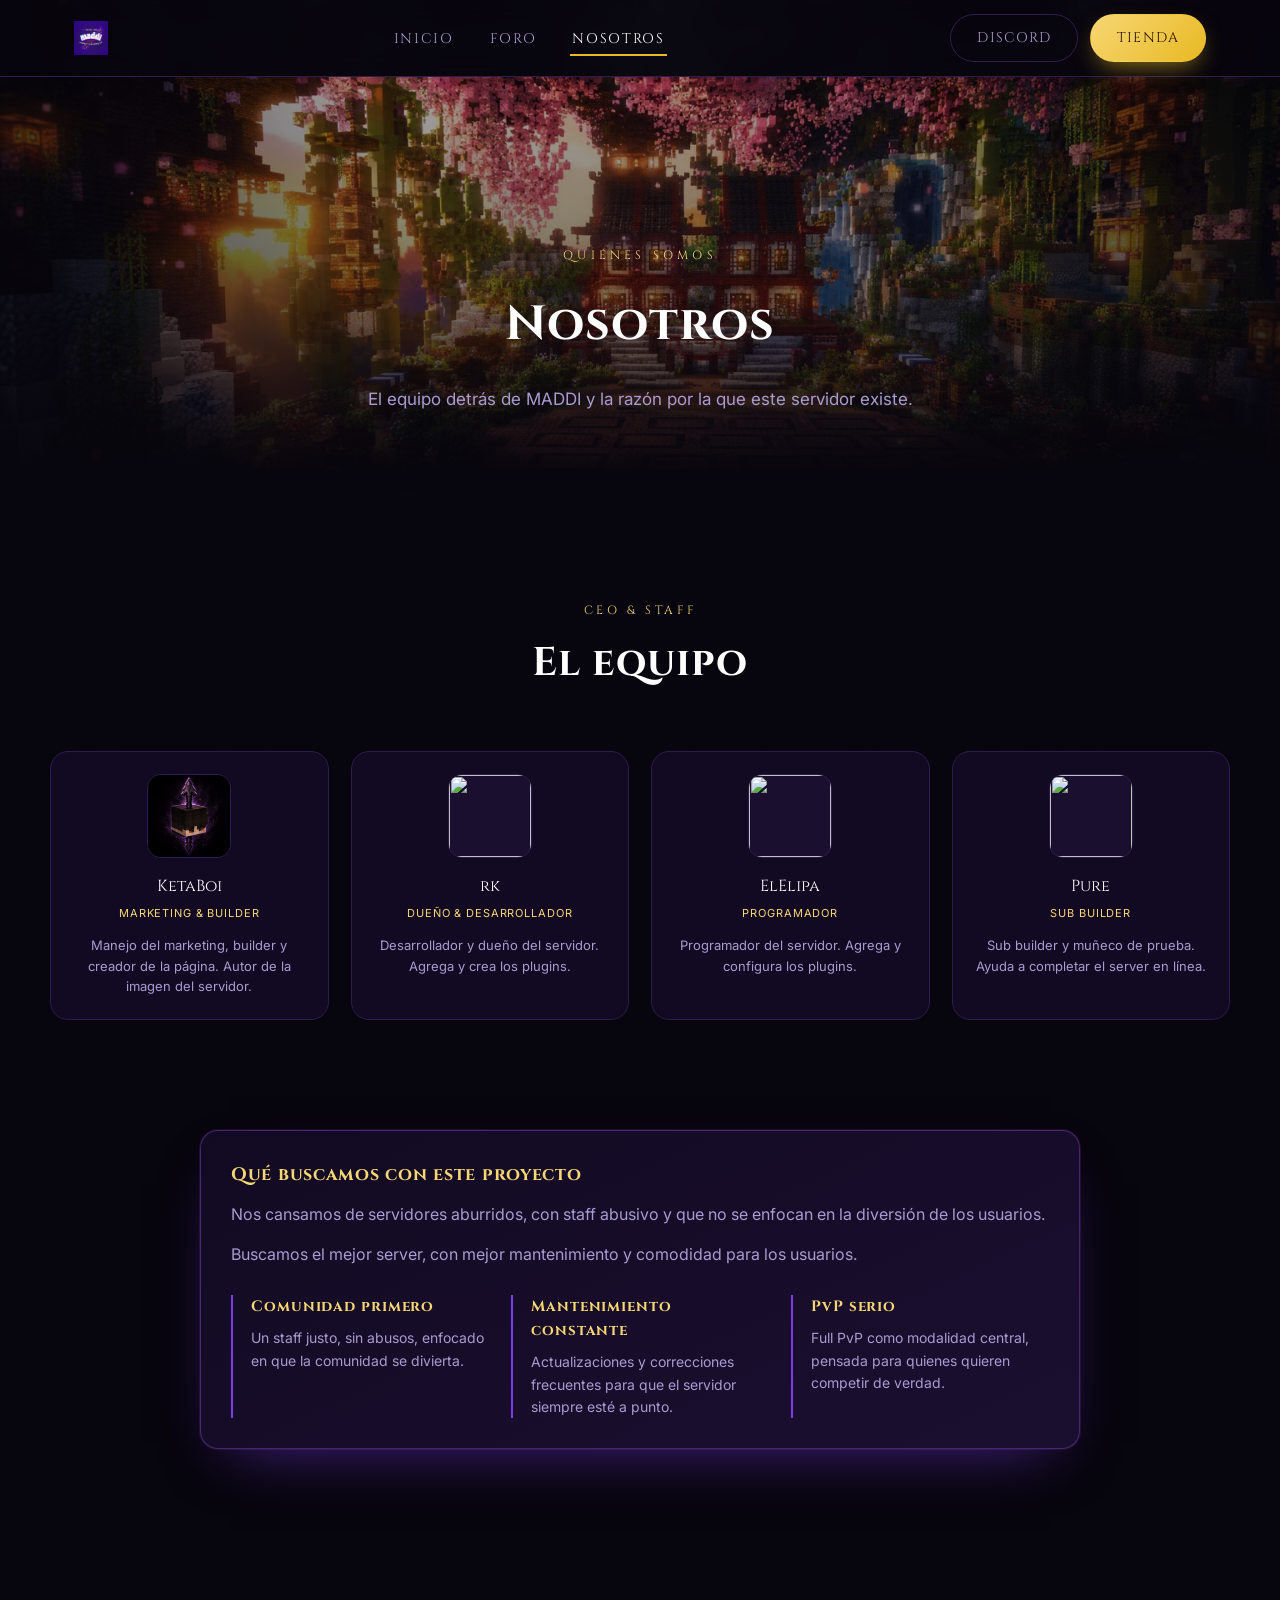
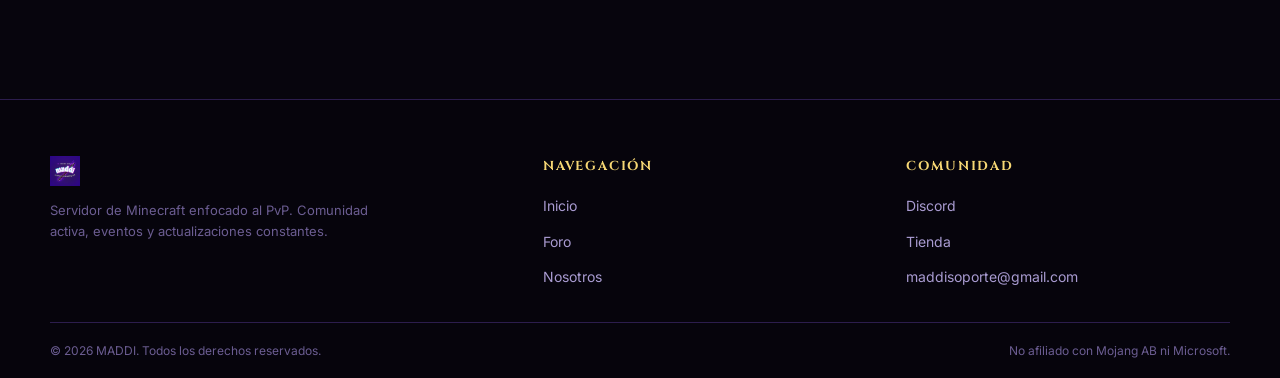
==== pages/nosotros.html @ 4d0144cc "primer lanzamiento de la pagina maddi, visualizar como quedaria" ====
<!DOCTYPE html>
<html lang="es">
<head>
<meta charset="UTF-8">
<meta name="viewport" content="width=device-width, initial-scale=1, shrink-to-fit=no">
<title>Nosotros — MADDI</title>
<meta name="description" content="Conocé al equipo detrás de MADDI y qué buscamos con este proyecto.">
<link rel="icon" type="image/webp" href="../img/logo.webp">
<link rel="preconnect" href="https://fonts.googleapis.com">
<link rel="preconnect" href="https://fonts.gstatic.com" crossorigin>
<link href="https://fonts.googleapis.com/css2?family=Cinzel:wght@500;600;700;900&family=Inter:wght@400;500;600&display=swap" rel="stylesheet">
<link rel="stylesheet" href="../style.css">
</head>
<body>

<div class="bg-scene" aria-hidden="true">
  <img class="bg-scene__image" src="../img/fondol.webp" alt="">
  <div class="bg-scene__lightning"></div>
  <div class="bg-scene__vignette"></div>
</div>

<header class="site-header">
  <nav class="nav">
    <a href="../index.html" class="nav__brand">
      <img src="../img/logo.webp" alt="MADDI">
    </a>
    <button class="nav__toggle" aria-label="Abrir menú" aria-expanded="false">☰</button>
    <ul class="nav__links">
      <li><a href="../index.html">Inicio</a></li>
      <li><a href="foro.html">Foro</a></li>
      <li><a href="nosotros.html" aria-current="page">Nosotros</a></li>
    </ul>
    <div class="nav__actions">
      <a class="btn btn--ghost" href="https://discord.gg/pamfXC4zZ" target="_blank" rel="noopener">Discord</a>
      <a class="btn btn--gold" href="#" target="_blank" rel="noopener">Tienda</a>
    </div>
  </nav>
</header>

<main>

  <section class="hero hero--compact">
    <img class="hero__bg" src="../img/banner.webp" alt="">
    <div class="hero__overlay"></div>
    <div class="hero__particles" aria-hidden="true"></div>
    <div class="hero__content">
      <span class="hero__eyebrow">Quiénes somos</span>
      <h1 style="font-size:clamp(30px,5vw,48px);">Nosotros</h1>
      <p class="hero__tagline">El equipo detrás de MADDI y la razón por la que este servidor existe.</p>
    </div>
  </section>

  <!-- ============ EQUIPO ============ -->
  <section class="section container">
    <div class="section__head">
      <span class="section__eyebrow">CEO &amp; Staff</span>
      <h2 class="section__title">El equipo</h2>
    </div>

    <div class="team-grid">
      <div class="team-card">
        <div class="team-card__avatar"><img src="../img/ketaboi.webp" alt=""></div>
        <div class="team-card__name">KetaBoi</div>
        <div class="team-card__role">Marketing &amp; Builder</div>
        <p class="team-card__desc">Manejo del marketing, builder y creador de la página. Autor de la imagen del servidor.</p>
      </div>

      <div class="team-card">
        <div class="team-card__avatar"><img src="https://api.mineatar.io/head/rk" alt=""></div>
        <div class="team-card__name">rk</div>
        <div class="team-card__role">Dueño &amp; Desarrollador</div>
        <p class="team-card__desc">Desarrollador y dueño del servidor. Agrega y crea los plugins.</p>
      </div>

      <div class="team-card">
        <div class="team-card__avatar"><img src="https://api.mineatar.io/head/ElElipa" alt=""></div>
        <div class="team-card__name">ElElipa</div>
        <div class="team-card__role">Programador</div>
        <p class="team-card__desc">Programador del servidor. Agrega y configura los plugins.</p>
      </div>

      <div class="team-card">
        <div class="team-card__avatar"><img src="https://api.mineatar.io/head/Pure" alt=""></div>
        <div class="team-card__name">Pure</div>
        <div class="team-card__role">Sub Builder</div>
        <p class="team-card__desc">Sub builder y muñeco de prueba. Ayuda a completar el server en línea.</p>
      </div>
    </div>
  </section>

  <!-- ============ QUÉ BUSCAMOS ============ -->
  <section class="section section--end container">
    <div class="panel panel--glow" style="max-width:880px; margin:0 auto;">
      <h3>Qué buscamos con este proyecto</h3>
      <p>Nos cansamos de servidores aburridos, con staff abusivo y que no se enfocan en la diversión de los usuarios.</p>
      <p>Buscamos el mejor server, con mejor mantenimiento y comodidad para los usuarios.</p>

      <div class="pillars" style="margin-top:28px;">
        <div class="pillar">
          <h4>Comunidad primero</h4>
          <p>Un staff justo, sin abusos, enfocado en que la comunidad se divierta.</p>
        </div>
        <div class="pillar">
          <h4>Mantenimiento constante</h4>
          <p>Actualizaciones y correcciones frecuentes para que el servidor siempre esté a punto.</p>
        </div>
        <div class="pillar">
          <h4>PvP serio</h4>
          <p>Full PvP como modalidad central, pensada para quienes quieren competir de verdad.</p>
        </div>
      </div>
    </div>
  </section>

</main>

<footer class="site-footer">
  <div class="container footer-grid">
    <div>
      <div class="footer-brand">
        <img src="../img/logo.webp" alt="MADDI">
      </div>
      <p class="footer-note">Servidor de Minecraft enfocado al PvP. Comunidad activa, eventos y actualizaciones constantes.</p>
    </div>
    <div>
      <h4>Navegación</h4>
      <ul>
        <li><a href="../index.html">Inicio</a></li>
        <li><a href="foro.html">Foro</a></li>
        <li><a href="nosotros.html">Nosotros</a></li>
      </ul>
    </div>
    <div>
      <h4>Comunidad</h4>
      <ul>
        <li><a href="https://discord.gg/pamfXC4zZ" target="_blank" rel="noopener">Discord</a></li>
        <li><a href="#" target="_blank" rel="noopener">Tienda</a></li>
        <li><a href="mailto:maddisoporte@gmail.com">maddisoporte@gmail.com</a></li>
      </ul>
    </div>
  </div>
  <div class="container footer-bottom">
    <span>© 2026 MADDI. Todos los derechos reservados.</span>
    <span>No afiliado con Mojang AB ni Microsoft.</span>
  </div>
</footer>

<script src="../main.js"></script>
</body>
</html>
---- style.css ----
/* ==========================================================================
   MADDI — Servidor PvP de Minecraft
   Sistema de diseño: oscuro / violeta imperial, tipografía elegante y ruda
   ========================================================================== */

:root {
  /* Color */
  --void:        #07050d;   /* fondo base, casi negro */
  --deep:        #120a22;   /* paneles / secciones */
  --deep-2:      #1b0f30;   /* paneles elevados */
  --line:        #2c1d4d;   /* bordes sutiles */
  --violet:      #7c3aed;   /* violeta primario */
  --violet-2:    #a855f7;   /* violeta brillante / glow */
  --violet-soft: rgba(124, 58, 237, 0.18);
  --gold:        #e8b923;   /* acento tienda / CTA cálido */
  --gold-2:      #f7d774;
  --crimson:     #c0293b;   /* acento zona PvP */
  --text:        #efe9fb;
  --text-muted:  #a99bd1;
  --text-faint:  #6c5d92;

  /* Type */
  --font-display: "Cinzel", "Georgia", serif;
  --font-body: "Inter", -apple-system, "Segoe UI", sans-serif;

  /* Layout */
  --max-w: 1180px;
  --radius: 10px;
  --radius-lg: 18px;
}

*, *::before, *::after { box-sizing: border-box; }

html { scroll-behavior: smooth; }

body {
  margin: 0;
  background: var(--void);
  color: var(--text);
  font-family: var(--font-body);
  font-size: 16px;
  line-height: 1.6;
  -webkit-font-smoothing: antialiased;
  overflow-x: hidden;
}

img { max-width: 100%; display: block; }

a { color: inherit; text-decoration: none; }

.container {
  max-width: var(--max-w);
  margin: 0 auto;
  padding: 0 24px;
}

h1, h2, h3, h4 {
  font-family: var(--font-display);
  margin: 0;
  color: #fff;
  letter-spacing: 0.02em;
}

p { margin: 0; }

::selection { background: var(--violet); color: #fff; }

/* Foco visible accesible */
a:focus-visible,
button:focus-visible,
input:focus-visible,
select:focus-visible,
textarea:focus-visible {
  outline: 2px solid var(--gold);
  outline-offset: 3px;
}

/* ==========================================================================
   FONDO GENERAL — imagen de batalla fija con parpadeo de rayos
   No debe robar foco del contenido: overlays oscuros + blur leve
   ========================================================================== */

.bg-scene {
  position: fixed;
  inset: 0;
  z-index: -3;
  background: var(--void);
}

.bg-scene__image {
  position: absolute;
  inset: 0;
  width: 100%;
  height: 100%;
  object-fit: cover;
  object-position: center 25%;
  opacity: 0.24;
  filter: saturate(0.85) contrast(1.05);
}

.bg-scene__lightning {
  position: absolute;
  inset: 0;
  background: radial-gradient(ellipse 60% 40% at 50% 10%, rgba(168, 85, 247, 0.35), transparent 70%);
  mix-blend-mode: screen;
  animation: lightning-flicker 9s infinite;
  opacity: 0;
}

@keyframes lightning-flicker {
  0%, 91%, 100% { opacity: 0; }
  92% { opacity: 0.9; }
  92.4% { opacity: 0.1; }
  92.8% { opacity: 0.7; }
  93.2% { opacity: 0; }
  96% { opacity: 0; }
  96.3% { opacity: 0.55; }
  96.6% { opacity: 0; }
}

.bg-scene__vignette {
  position: absolute;
  inset: 0;
  background:
    linear-gradient(180deg, rgba(7,5,13,0.55) 0%, rgba(7,5,13,0.88) 55%, var(--void) 100%),
    radial-gradient(ellipse 90% 60% at 50% 0%, transparent 40%, rgba(7,5,13,0.9) 100%);
}

@media (prefers-reduced-motion: reduce) {
  .bg-scene__lightning { animation: none; opacity: 0; }
}

/* ==========================================================================
   HEADER / NAV
   ========================================================================== */

.site-header {
  position: sticky;
  top: 0;
  z-index: 100;
  background: rgba(7, 5, 13, 0.72);
  backdrop-filter: blur(14px);
  border-bottom: 1px solid var(--line);
}

.nav {
  display: flex;
  align-items: center;
  justify-content: space-between;
  padding: 14px 24px;
  max-width: var(--max-w);
  margin: 0 auto;
  gap: 20px;
}

.nav__brand {
  display: flex;
  align-items: center;
  gap: 10px;
}

.nav__brand img {
  height: 34px;
  width: auto;
}

.nav__links {
  display: flex;
  gap: 32px;
  list-style: none;
  margin: 0;
  padding: 0;
}

.nav__links a {
  font-family: var(--font-display);
  font-size: 14px;
  letter-spacing: 0.12em;
  text-transform: uppercase;
  color: var(--text-muted);
  padding: 6px 2px;
  position: relative;
  transition: color 0.2s ease;
}

.nav__links a::after {
  content: "";
  position: absolute;
  left: 0; right: 100%;
  bottom: -2px;
  height: 2px;
  background: var(--gold);
  transition: right 0.25s ease;
}

.nav__links a:hover,
.nav__links a[aria-current="page"] {
  color: #fff;
}

.nav__links a:hover::after,
.nav__links a[aria-current="page"]::after {
  right: 0;
}

.nav__actions {
  display: flex;
  gap: 12px;
  align-items: center;
}

.nav__toggle {
  display: none;
  background: none;
  border: 1px solid var(--line);
  border-radius: 8px;
  color: #fff;
  padding: 8px 10px;
  font-size: 18px;
}

/* ==========================================================================
   BOTONES
   ========================================================================== */

.btn {
  display: inline-flex;
  align-items: center;
  justify-content: center;
  gap: 8px;
  font-family: var(--font-display);
  font-size: 14px;
  letter-spacing: 0.08em;
  text-transform: uppercase;
  padding: 12px 26px;
  border-radius: 999px;
  border: 1px solid transparent;
  cursor: pointer;
  transition: transform 0.18s ease, box-shadow 0.18s ease, filter 0.18s ease;
  white-space: nowrap;
}

.btn:hover { transform: translateY(-2px); }

.btn--violet {
  background: linear-gradient(135deg, var(--violet), #5b21b6);
  color: #fff;
  box-shadow: 0 0 0 1px rgba(168,85,247,0.35), 0 10px 24px -8px rgba(124,58,237,0.7);
}
.btn--violet:hover { box-shadow: 0 0 0 1px rgba(168,85,247,0.6), 0 14px 30px -6px rgba(168,85,247,0.85); }

.btn--gold {
  background: linear-gradient(135deg, var(--gold-2), var(--gold));
  color: #241205;
  box-shadow: 0 10px 24px -8px rgba(232,185,35,0.65);
}
.btn--gold:hover { filter: brightness(1.08); box-shadow: 0 14px 30px -6px rgba(232,185,35,0.85); }

.btn--ghost {
  background: transparent;
  border-color: var(--line);
  color: var(--text-muted);
}
.btn--ghost:hover { color: #fff; border-color: var(--violet-2); }

.btn--icon img { height: 20px; width: 20px; }

/* ==========================================================================
   HERO (Inicio)
   ========================================================================== */

.hero {
  position: relative;
  min-height: 78vh;
  display: flex;
  flex-direction: column;
  align-items: center;
  justify-content: center;
  text-align: center;
  overflow: hidden;
  padding: 140px 24px 90px;
}

.hero__bg {
  position: absolute;
  inset: 0;
  z-index: -2;
  width: 100%;
  height: 100%;
  object-fit: cover;
  object-position: center 38%;
}

.hero__overlay {
  position: absolute;
  inset: 0;
  z-index: -1;
  background:
    linear-gradient(180deg, rgba(7,5,13,0.35) 0%, rgba(7,5,13,0.55) 55%, var(--void) 96%),
    linear-gradient(90deg, rgba(7,5,13,0.55), transparent 30%, transparent 70%, rgba(7,5,13,0.55));
}

.hero__particles {
  position: absolute;
  inset: 0;
  z-index: 1;
  pointer-events: none;
  overflow: hidden;
}

.petal {
  position: absolute;
  top: -40px;
  width: 10px;
  height: 10px;
  border-radius: 60% 0 60% 0;
  background: linear-gradient(135deg, #f0abfc, var(--violet-2));
  opacity: 0.75;
  animation: petal-fall linear infinite;
}

@keyframes petal-fall {
  0%   { transform: translateY(0) translateX(0) rotate(0deg); opacity: 0; }
  8%   { opacity: 0.8; }
  100% { transform: translateY(110vh) translateX(var(--drift, 40px)) rotate(340deg); opacity: 0; }
}

@media (prefers-reduced-motion: reduce) {
  .petal { animation: none; display: none; }
}

.hero__content {
  position: relative;
  z-index: 2;
  display: flex;
  flex-direction: column;
  align-items: center;
  gap: 22px;
}

.hero__eyebrow {
  font-family: var(--font-display);
  letter-spacing: 0.35em;
  text-transform: uppercase;
  font-size: 12px;
  color: var(--gold-2);
}

.hero__logo {
  width: min(420px, 70vw);
  filter: drop-shadow(0 0 40px rgba(124,58,237,0.55));
}

.hero__tagline {
  max-width: 560px;
  color: var(--text-muted);
  font-size: 17px;
}

.hero__actions {
  display: flex;
  gap: 16px;
  flex-wrap: wrap;
  justify-content: center;
  margin-top: 6px;
}

.hero--compact {
  min-height: 46vh;
  padding-top: 150px;
  padding-bottom: 60px;
}

.hero__status {
  display: flex;
  gap: 10px;
  align-items: center;
  font-family: var(--font-display);
  font-size: 13px;
  letter-spacing: 0.08em;
  text-transform: uppercase;
  color: var(--text-muted);
}

.status-dot {
  width: 9px; height: 9px;
  border-radius: 50%;
  background: #3fce6a;
  box-shadow: 0 0 10px #3fce6a;
}
.status-dot--off { background: #6c5d92; box-shadow: none; }

/* ==========================================================================
   IP BOX
   ========================================================================== */

.ip-panel {
  position: relative;
  z-index: 3;
  margin: -46px auto 0;
  max-width: 760px;
  display: grid;
  grid-template-columns: 1fr auto;
  gap: 1px;
  background: var(--line);
  border-radius: var(--radius-lg);
  overflow: hidden;
  border: 1px solid var(--line);
  box-shadow: 0 30px 60px -20px rgba(0,0,0,0.7);
}

.ip-panel__main {
  background: var(--deep);
  padding: 22px 28px;
  display: flex;
  align-items: center;
  gap: 18px;
  flex-wrap: wrap;
}

.ip-panel__label {
  font-family: var(--font-display);
  font-size: 12px;
  letter-spacing: 0.14em;
  text-transform: uppercase;
  color: var(--text-faint);
}

.ip-panel__value {
  font-family: var(--font-display);
  font-size: 22px;
  color: #fff;
  letter-spacing: 0.03em;
}

.ip-panel__copy {
  margin-left: auto;
  background: var(--violet-soft);
  border: 1px solid var(--violet);
  color: #fff;
  border-radius: 8px;
  padding: 10px 18px;
  font-family: var(--font-display);
  font-size: 13px;
  letter-spacing: 0.08em;
  text-transform: uppercase;
  cursor: pointer;
  transition: background 0.2s ease;
}
.ip-panel__copy:hover { background: rgba(124,58,237,0.35); }
.ip-panel__copy[data-copied="true"] { background: #21593a; border-color: #3fce6a; }

.ip-panel__stats {
  background: var(--deep-2);
  display: flex;
  align-items: stretch;
}

.ip-stat {
  padding: 16px 26px;
  display: flex;
  flex-direction: column;
  justify-content: center;
  gap: 2px;
  border-left: 1px solid var(--line);
  min-width: 130px;
}

.ip-stat__value {
  font-family: var(--font-display);
  font-size: 20px;
  color: var(--gold-2);
}

.ip-stat__label {
  font-size: 11px;
  letter-spacing: 0.1em;
  text-transform: uppercase;
  color: var(--text-faint);
}

@media (max-width: 640px) {
  .ip-panel { grid-template-columns: 1fr; }
  .ip-panel__stats { flex-direction: row; }
}

/* ==========================================================================
   SECCIONES GENERALES
   ========================================================================== */

.section {
  padding: 110px 0 0;
  position: relative;
}

.section__eyebrow {
  font-family: var(--font-display);
  font-size: 12px;
  letter-spacing: 0.3em;
  text-transform: uppercase;
  color: var(--gold-2);
  margin-bottom: 10px;
  display: block;
}

.section__title {
  font-size: clamp(28px, 4vw, 40px);
}

.section__lede {
  color: var(--text-muted);
  max-width: 640px;
  margin-top: 14px;
  font-size: 16px;
}

.section__head {
  text-align: center;
  margin: 0 auto 56px;
  max-width: 700px;
}

/* Divisor con forma de rayo, elemento distintivo de la marca */
.divider {
  width: 100%;
  height: 46px;
  margin: 0 auto;
  display: block;
  color: var(--violet);
  opacity: 0.55;
}

/* ==========================================================================
   NOSOTROS (about) — panel presentación
   ========================================================================== */

.about-grid {
  display: grid;
  grid-template-columns: 1.1fr 0.9fr;
  gap: 28px;
  align-items: stretch;
}

.panel {
  background: linear-gradient(155deg, var(--deep), var(--deep-2));
  border: 1px solid var(--line);
  border-radius: var(--radius-lg);
  padding: 30px;
}

.panel--glow {
  border-color: rgba(168,85,247,0.35);
  box-shadow: 0 0 0 1px rgba(168,85,247,0.12), 0 25px 60px -30px rgba(124,58,237,0.6);
}

.panel h3 {
  font-size: 18px;
  color: var(--gold-2);
  letter-spacing: 0.04em;
  margin-bottom: 12px;
}

.panel p + p { margin-top: 14px; }

.panel p { color: var(--text-muted); }

.featured-shot {
  border-radius: var(--radius-lg);
  overflow: hidden;
  border: 1px solid var(--line);
  position: relative;
}

.featured-shot img { width: 100%; height: 100%; object-fit: cover; }

.featured-shot__tag {
  position: absolute;
  top: 16px; right: 16px;
  background: rgba(7,5,13,0.7);
  border: 1px solid var(--gold-2);
  color: var(--gold-2);
  font-family: var(--font-display);
  font-size: 11px;
  letter-spacing: 0.1em;
  text-transform: uppercase;
  padding: 6px 12px;
  border-radius: 999px;
  backdrop-filter: blur(6px);
}

/* ==========================================================================
   ZONAS (banner de zonas del servidor)
   ========================================================================== */

.zones {
  position: relative;
  border-radius: var(--radius-lg);
  overflow: hidden;
  border: 1px solid var(--line);
}

.zones img {
  width: 100%;
  display: block;
}

.zones__caption {
  text-align: center;
  color: var(--text-faint);
  font-size: 13px;
  margin-top: 12px;
}

/* ==========================================================================
   TIENDA CTA
   ========================================================================== */

.shop-cta {
  display: grid;
  grid-template-columns: auto 1fr auto;
  align-items: center;
  gap: 28px;
  background: radial-gradient(ellipse 120% 140% at 0% 0%, rgba(232,185,35,0.12), transparent 60%), var(--deep);
  border: 1px solid var(--line);
  border-radius: var(--radius-lg);
  padding: 26px 32px;
}

.shop-cta img { width: 84px; height: 84px; }

.shop-cta h3 { font-size: 20px; color: #fff; margin-bottom: 6px; }
.shop-cta p { color: var(--text-muted); font-size: 14px; }

@media (max-width: 700px) {
  .shop-cta { grid-template-columns: auto 1fr; }
  .shop-cta .btn { grid-column: 1 / -1; }
}

/* ==========================================================================
   COMPRAS RECIENTES / COLABORADORES (placeholder, listo para Tebex)
   ========================================================================== */

.purchases {
  background: var(--deep);
  border: 1px solid var(--line);
  border-radius: var(--radius-lg);
  padding: 22px;
}

.purchases__head {
  display: flex;
  justify-content: space-between;
  align-items: center;
  margin-bottom: 16px;
}

.purchases__head span {
  font-family: var(--font-display);
  font-size: 12px;
  letter-spacing: 0.14em;
  text-transform: uppercase;
  color: var(--text-faint);
}

.purchases__grid {
  display: grid;
  grid-template-columns: repeat(auto-fill, minmax(52px, 1fr));
  gap: 10px;
}

.purchases__avatar {
  aspect-ratio: 1;
  border-radius: 8px;
  background: linear-gradient(155deg, var(--deep-2), #241540);
  border: 1px solid var(--line);
  display: flex;
  align-items: center;
  justify-content: center;
  overflow: hidden;
}

.purchases__avatar img { width: 100%; height: 100%; object-fit: cover; }

.purchases__note {
  margin-top: 16px;
  font-size: 12px;
  color: var(--text-faint);
  border-top: 1px dashed var(--line);
  padding-top: 12px;
}

/* ==========================================================================
   FOOTER
   ========================================================================== */

.site-footer {
  margin-top: 140px;
  border-top: 1px solid var(--line);
  background: rgba(7,5,13,0.85);
}

.footer-grid {
  display: grid;
  grid-template-columns: 1.4fr 1fr 1fr;
  gap: 40px;
  padding: 56px 0 32px;
}

.footer-grid h4 {
  font-size: 13px;
  letter-spacing: 0.14em;
  text-transform: uppercase;
  color: var(--gold-2);
  margin-bottom: 16px;
}

.footer-grid ul { list-style: none; margin: 0; padding: 0; display: flex; flex-direction: column; gap: 10px; }
.footer-grid a { color: var(--text-muted); font-size: 14px; }
.footer-grid a:hover { color: #fff; }

.footer-brand { display: flex; align-items: center; gap: 10px; margin-bottom: 14px; }
.footer-brand img { height: 30px; }
.footer-note { color: var(--text-faint); font-size: 13px; max-width: 320px; }

.footer-bottom {
  border-top: 1px solid var(--line);
  padding: 18px 0;
  display: flex;
  justify-content: space-between;
  color: var(--text-faint);
  font-size: 12px;
  flex-wrap: wrap;
  gap: 10px;
}

@media (max-width: 780px) {
  .footer-grid { grid-template-columns: 1fr 1fr; }
  .footer-grid > div:first-child { grid-column: 1 / -1; }
}

/* ==========================================================================
   RESPONSIVE NAV
   ========================================================================== */

@media (max-width: 860px) {
  .nav__toggle { display: inline-flex; align-items: center; }
  .nav__links {
    position: absolute;
    top: 100%; left: 0; right: 0;
    background: var(--deep);
    border-bottom: 1px solid var(--line);
    flex-direction: column;
    gap: 0;
    padding: 8px 0;
    display: none;
  }
  .nav__links.is-open { display: flex; }
  .nav__links a { padding: 14px 24px; width: 100%; }
  .nav__links a::after { display: none; }
  .about-grid { grid-template-columns: 1fr; }
  .shop-cta { grid-template-columns: 1fr; text-align: center; }
  .shop-cta img { margin: 0 auto; }
}

/* ==========================================================================
   FORO — formulario de contacto y novedades
   ========================================================================== */

.form-panel {
  background: linear-gradient(155deg, var(--deep), var(--deep-2));
  border: 1px solid var(--line);
  border-radius: var(--radius-lg);
  padding: 34px;
}

.field { margin-bottom: 20px; }

.field label {
  display: block;
  font-family: var(--font-display);
  font-size: 12px;
  letter-spacing: 0.1em;
  text-transform: uppercase;
  color: var(--text-muted);
  margin-bottom: 8px;
}

.field input,
.field select,
.field textarea {
  width: 100%;
  background: var(--void);
  border: 1px solid var(--line);
  border-radius: 8px;
  padding: 12px 14px;
  color: var(--text);
  font-family: var(--font-body);
  font-size: 14px;
  resize: vertical;
}

.field input:focus,
.field select:focus,
.field textarea:focus {
  border-color: var(--violet-2);
}

.field-row { display: grid; grid-template-columns: 1fr 1fr; gap: 20px; }
@media (max-width: 600px) { .field-row { grid-template-columns: 1fr; } }

.form-note {
  font-size: 12px;
  color: var(--text-faint);
  margin-top: 6px;
}

.form-status {
  margin-top: 16px;
  font-size: 13px;
  display: none;
}
.form-status.is-visible { display: block; }
.form-status--ok { color: #6ee19b; }
.form-status--err { color: #f28b8b; }

.news-grid {
  display: grid;
  grid-template-columns: repeat(auto-fit, minmax(280px, 1fr));
  gap: 24px;
}

.news-card {
  background: var(--deep);
  border: 1px solid var(--line);
  border-radius: var(--radius-lg);
  overflow: hidden;
  transition: border-color 0.2s ease, transform 0.2s ease;
}
.news-card:hover { border-color: rgba(168,85,247,0.5); transform: translateY(-4px); }

.news-card__img { aspect-ratio: 16/9; background: var(--deep-2); overflow: hidden; }
.news-card__img img { width: 100%; height: 100%; object-fit: cover; }

.news-card__body { padding: 20px; }
.news-card__tag {
  font-family: var(--font-display);
  font-size: 11px;
  letter-spacing: 0.12em;
  text-transform: uppercase;
  color: var(--gold-2);
}
.news-card__title { margin-top: 8px; font-size: 17px; color: #fff; }
.news-card__excerpt { margin-top: 8px; color: var(--text-muted); font-size: 14px; }
.news-card__date { margin-top: 14px; font-size: 12px; color: var(--text-faint); }

/* ==========================================================================
   NOSOTROS — equipo
   ========================================================================== */

.team-grid {
  display: grid;
  grid-template-columns: repeat(auto-fit, minmax(190px, 1fr));
  gap: 22px;
}

.team-card {
  background: var(--deep);
  border: 1px solid var(--line);
  border-radius: var(--radius-lg);
  padding: 22px;
  text-align: center;
  transition: border-color 0.2s ease, transform 0.2s ease;
}
.team-card:hover { border-color: var(--violet-2); transform: translateY(-4px); }

.team-card__avatar {
  width: 84px; height: 84px;
  border-radius: 14px;
  margin: 0 auto 16px;
  overflow: hidden;
  background: var(--deep-2);
  border: 1px solid var(--line);
}
.team-card__avatar img { width: 100%; height: 100%; object-fit: cover; }

.team-card__name { font-family: var(--font-display); font-size: 16px; color: #fff; }
.team-card__role { font-size: 11px; letter-spacing: 0.08em; text-transform: uppercase; color: var(--gold-2); margin: 6px 0 12px; }
.team-card__desc { font-size: 13px; color: var(--text-muted); }

.pillars {
  display: grid;
  grid-template-columns: repeat(3, 1fr);
  gap: 22px;
}
@media (max-width: 780px) { .pillars { grid-template-columns: 1fr; } }

.pillar {
  border-left: 2px solid var(--violet);
  padding-left: 18px;
}
.pillar h4 { font-size: 15px; color: var(--gold-2); letter-spacing: 0.06em; margin-bottom: 8px; }
.pillar p { font-size: 14px; color: var(--text-muted); }

.section--end { padding-bottom: 110px; }

/* ==========================================================================
   PLACEHOLDER DE IMAGEN
   Usado donde el usuario va a pegar sus propias imágenes/capturas más
   adelante. Reemplazar el <div class="img-placeholder"> por un <img>.
   ========================================================================== */

.img-placeholder {
  display: flex;
  align-items: center;
  justify-content: center;
  text-align: center;
  min-height: 220px;
  border: 1px dashed var(--line);
  border-radius: var(--radius-lg);
  background: repeating-linear-gradient(135deg, rgba(124,58,237,0.06) 0 10px, transparent 10px 20px), var(--deep);
  color: var(--text-faint);
  font-size: 12px;
  letter-spacing: 0.06em;
  padding: 20px;
}
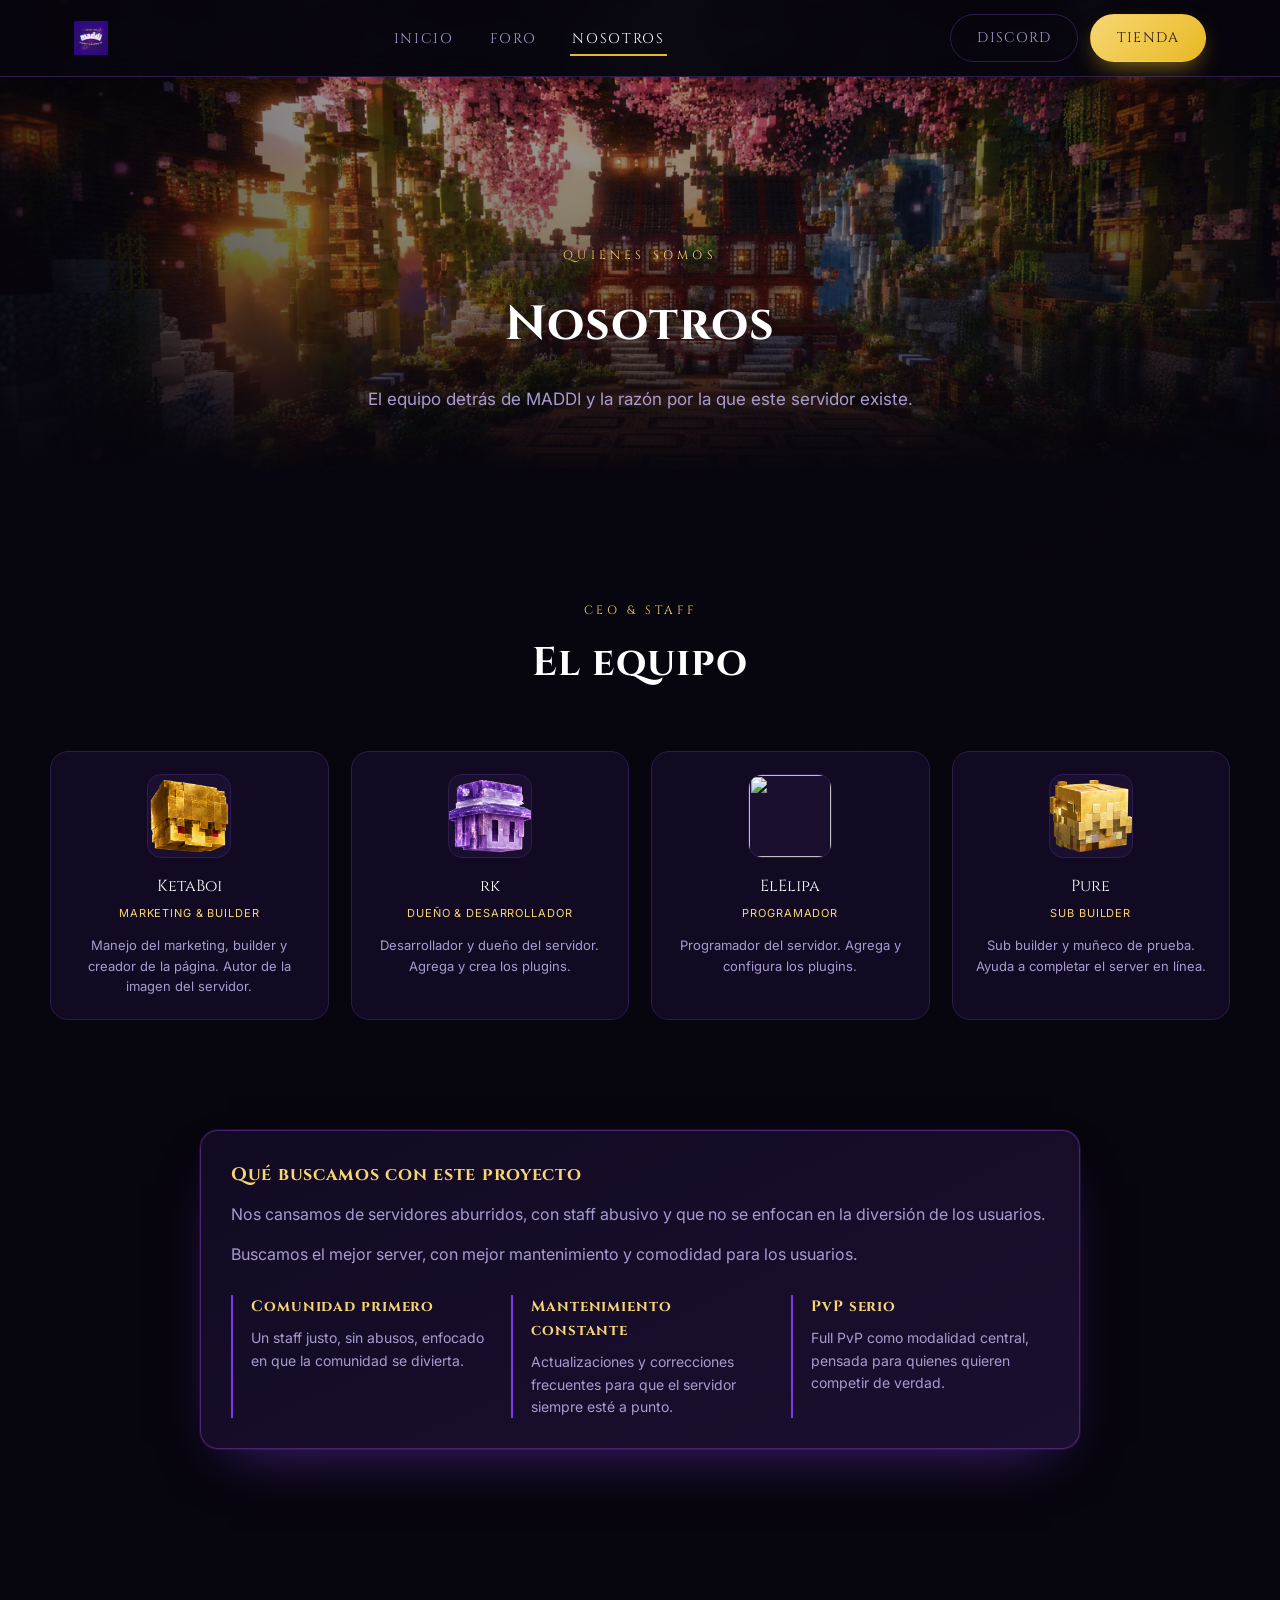
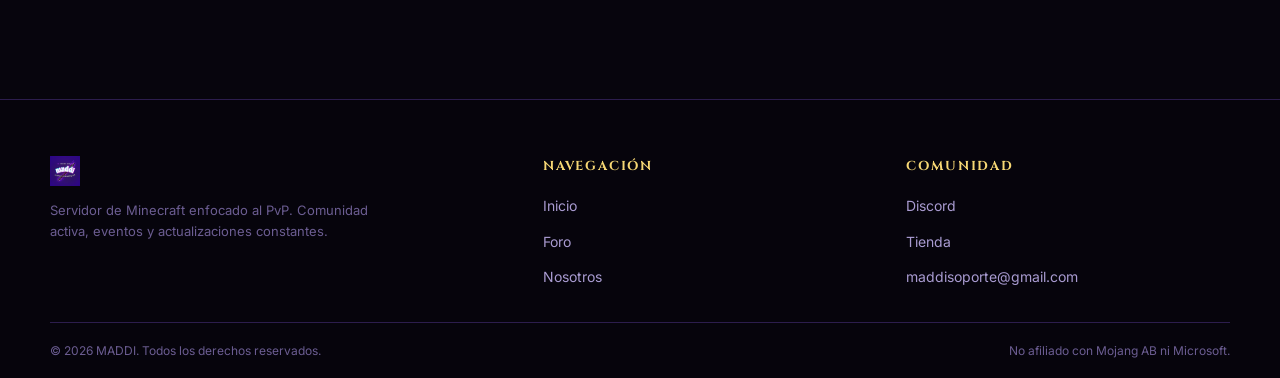
==== commit bc873b9d: "añadido de img, modi de nosotros" ====
--- a/pages/nosotros.html
+++ b/pages/nosotros.html
@@ -66,7 +66,7 @@
       </div>
 
       <div class="team-card">
-        <div class="team-card__avatar"><img src="https://api.mineatar.io/head/rk" alt=""></div>
+        <div class="team-card__avatar"><img src="../img/rk.webp" alt=""></div>
         <div class="team-card__name">rk</div>
         <div class="team-card__role">Dueño &amp; Desarrollador</div>
         <p class="team-card__desc">Desarrollador y dueño del servidor. Agrega y crea los plugins.</p>
@@ -80,7 +80,7 @@
       </div>
 
       <div class="team-card">
-        <div class="team-card__avatar"><img src="https://api.mineatar.io/head/Pure" alt=""></div>
+        <div class="team-card__avatar"><img src="../img/pure.webp" alt=""></div>
         <div class="team-card__name">Pure</div>
         <div class="team-card__role">Sub Builder</div>
         <p class="team-card__desc">Sub builder y muñeco de prueba. Ayuda a completar el server en línea.</p>
